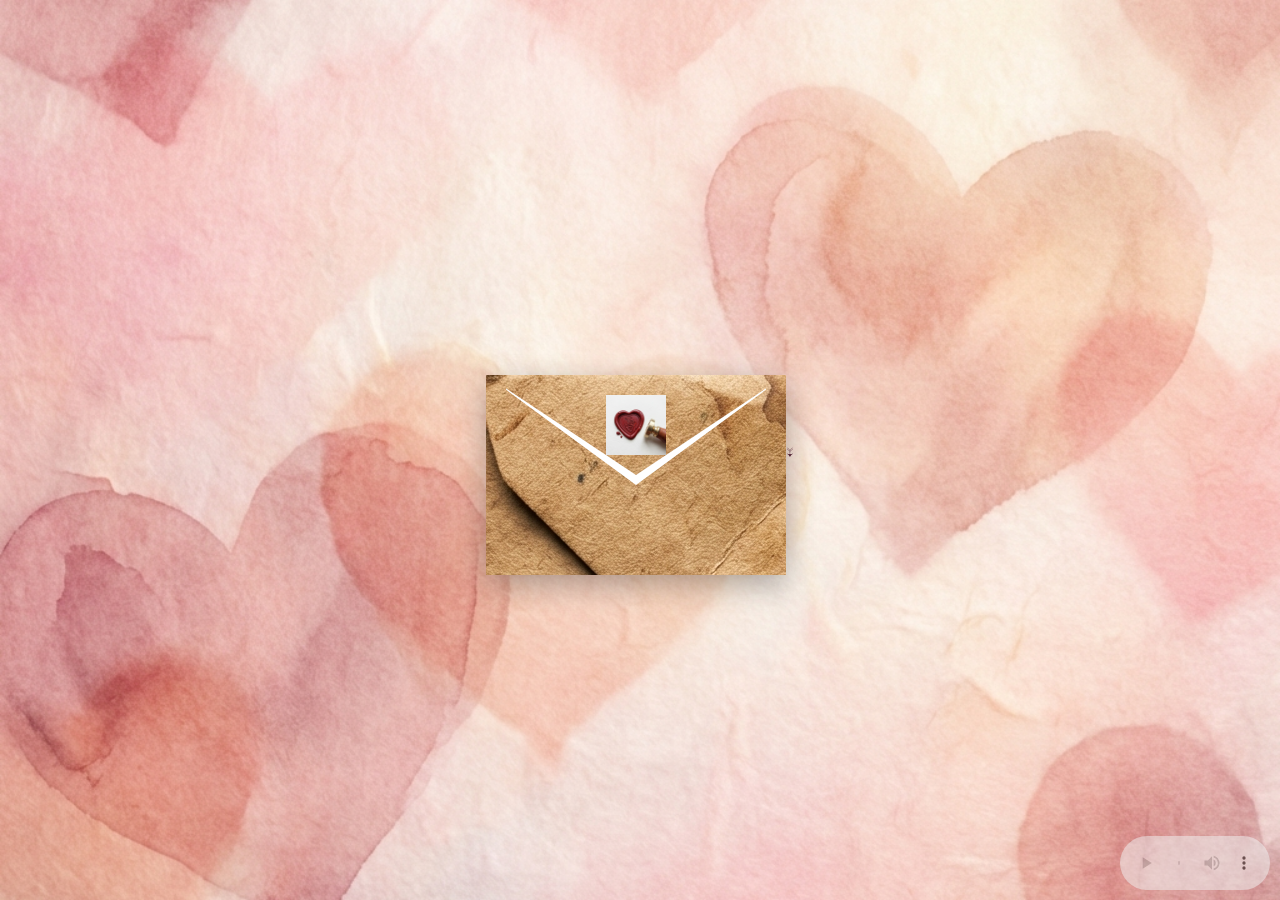
==== index.html @ 90d7877c "The Letter" ====
<!DOCTYPE html>
<html lang="en">

<head>
    <meta charset="UTF-8">
    <meta name="viewport" content="width=device-width, initial-scale=1.0">
    <title>For You</title>
    <link rel="stylesheet" href="style.css">
</head>

<body>

    <!-- CUSTOM ALERT MODAL -->
    <div class="custom-alert-overlay">
        <div class="custom-alert-box">
            <h3>Alert Title</h3>
            <p>Alert Message</p>
            <button class="custom-alert-btn" onclick="closeAlert()">Okay ❤️</button>
        </div>
    </div>

    <!-- GRAND FINALE OVERLAY -->
    <div class="finale-overlay">
        <div class="big-heart">❤️</div>
        <div class="finale-text">I Love You <br> Forever & Always</div>
        <div class="made-by-btn">Made with love by Jeko</div>
    </div>

    <div class="floating-hearts">
        <div class="heart" style="left: 10%; animation-duration: 12s; animation-delay: 0s;"></div>
        <div class="heart"
            style="left: 30%; animation-duration: 15s; animation-delay: 2s; background: rgba(255, 100, 100, 0.4);">
        </div>
        <div class="heart" style="left: 50%; animation-duration: 10s; animation-delay: 5s;"></div>
        <div class="heart"
            style="left: 70%; animation-duration: 18s; animation-delay: 1s; background: rgba(219, 112, 147, 0.5);">
        </div>
        <div class="heart" style="left: 90%; animation-duration: 13s; animation-delay: 3s;"></div>
    </div>

    <audio id="bg-music" controls loop>
        <source src="Le John - Naiilang (Official Lyric Video).mp3" type="audio/mp3">
    </audio>

    <div class="container">

        <!-- SLIDE 1: INTRO -->
        <section class="slide" id="envelope-slide">
            <input type="checkbox" id="open-envelope">
            <div class="envelope-wrapper">
                <div class="envelope-back"></div>
                <div class="letter-preview"></div>
                <div class="envelope-front"></div>
                <div class="envelope-lid"></div>
                <label for="open-envelope" class="sticker"></label>
            </div>
            <div class="letter-content">
                <h1 class="fade-in-text script-font" style="font-size:3rem; color:var(--primary-color);">My Dearest...
                </h1>
                <div class="fade-in-text">
                    <p>I wanted to create something special, just for you.</p>
                    <p>Scroll down to see our world...</p>
                </div>
            </div>
            <div class="scroll-hint">↓</div>
        </section>

        <!-- SLIDE 2: NOTE & TIMER -->
        <section class="slide" style="background: rgba(255,255,255,0.4);">
            <div class="flex-column slide-content" style="width:100%;">
                <div class="paper-note">
                    <h2 class="script-font" style="font-size:2.5rem; color:var(--primary-color);">A Note from My Heart
                    </h2>
                    <br>
                    <p>You are the sunshine on my rainy days, the calm in my storm.</p>
                    <br>
                    <p class="script-font" style="font-size: 1.5rem; text-align: right;">- Forever Yours</p>
                </div>
                <div class="timer-container">
                    <h3 class="script-font" style="margin-bottom:10px;">Falling in love for...</h3>
                    <div id="timer">
                        <div><span id="days">0</span><br><span class="label">Days</span></div>
                        <div><span id="hours">0</span><br><span class="label">Hours</span></div>
                        <div><span id="minutes">0</span><br><span class="label">Mins</span></div>
                        <div><span id="seconds">0</span><br><span class="label">Secs</span></div>
                    </div>
                </div>
            </div>
        </section>

        <!-- SLIDE 3: FUTURE DREAMS -->
        <section class="slide" style="background: rgba(255,240,245,0.8);">
            <div class="notepad">
                <h2>Our Bucket List</h2>
                <ul>
                    <li><input type="checkbox"> Stargazing connection</li>
                    <li><input type="checkbox"> Travel to Japan</li>
                    <li><input type="checkbox"> Adopt a cat</li>
                    <li><input type="checkbox"> Learn to cook together</li>
                    <li><input type="checkbox" checked> Fall in love every day</li>
                </ul>
            </div>
        </section>

        <!-- SLIDE 4: MEMORIES CUBE -->
        <section class="slide"
            style="background: radial-gradient(circle, rgba(255,235,238,1) 0%, rgba(248,187,208,1) 100%);">
            <div style="text-align: center; margin-bottom: 50px; position: absolute; top: 10%;">
                <h2 class="script-font" style="font-size: 3rem; color: #fff; text-shadow: 0 2px 4px rgba(0,0,0,0.2);">
                    Our Memories</h2>
                <p style="color: white; font-style: italic;">(Touch & Drag to rotate)</p>
            </div>
            <div class="scene">
                <div class="cube">
                    <div class="cube-face face-front"></div>
                    <div class="cube-face face-back"></div>
                    <div class="cube-face face-right"></div>
                    <div class="cube-face face-left">
                        <h3>You are magic</h3>
                    </div>
                    <div class="cube-face face-top"></div>
                    <div class="cube-face face-bottom"></div>
                </div>
            </div>
        </section>

        <!-- SLIDE 5: LOVE COUPONS -->
        <section class="slide" style="background: #FFF3E0;">
            <div style="text-align:center; width:90%;">
                <h2 class="script-font" style="font-size:3rem; color:#E65100; margin-bottom:30px;">Love Coupons</h2>
                <div class="coupons-container">
                    <div class="coupon" onclick="customAlert('Redeemed!', 'One Tight Hug! 🤗')">
                        <div class="coupon-left">
                            <h3>Free Hug</h3>
                            <p>Valid anytime.</p>
                        </div>
                        <div class="coupon-right">REDEEM</div>
                    </div>
                    <div class="coupon" onclick="customAlert('Redeemed!', 'Movie Night! 🎬')">
                        <div class="coupon-left">
                            <h3>Movie Night</h3>
                            <p>Your choice.</p>
                        </div>
                        <div class="coupon-right">TICKET</div>
                    </div>
                    <div class="coupon" onclick="customAlert('Redeemed!', 'Dinner Date! 🍕')">
                        <div class="coupon-left">
                            <h3>Dinner Date</h3>
                            <p>My treat.</p>
                        </div>
                        <div class="coupon-right">ADMIT1</div>
                    </div>
                </div>
            </div>
        </section>

        <!-- SLIDE 6: QUIZ -->
        <section class="slide" style="background: rgba(255,255,255,0.7);">
            <div class="quiz-container">
                <h2>How well do you know us?</h2>
                <div class="question" id="q1">
                    <p style="margin:20px 0;">1. Where did we first meet?</p>
                    <button onclick="checkAnswer(this, false)">The Library</button>
                    <button onclick="checkAnswer(this, true)">Coffee Shop</button>
                    <button onclick="checkAnswer(this, false)">A Party</button>
                </div>
                <div class="question" id="q2" style="display:none;">
                    <p style="margin:20px 0;">2. What is my favorite thing about you?</p>
                    <button onclick="checkAnswer(this, true)">Everything</button>
                    <button onclick="checkAnswer(this, true)">Your Smile</button>
                    <button onclick="checkAnswer(this, true)">Your Kindness</button>
                </div>
            </div>
        </section>

        <!-- SLIDE 7: BOTTLE -->
        <section class="slide" style="background: linear-gradient(to bottom, #87CEEB, #E0F7FA);">
            <div class="bottle-section">
                <h2 class="script-font" style="font-size:3rem; color: #0277BD;">Message in a Bottle</h2>
                <div class="bottle" onclick="openBottle()" style="margin: 30px;">🍼</div>
                <div id="bottle-message" class="hidden-message">Click for a message!</div>
            </div>
        </section>

        <!-- SLIDE 8: KEY GAME -->
        <section class="slide" style="background: #F8BBD0;">
            <div style="text-align:center;">
                <h2 class="script-font" style="font-size:3rem; color: #880E4F; margin-bottom:20px;">Unlock My Heart</h2>
                <p style="margin-bottom:20px;">Find the hidden key...</p>
                <div class="key-game">
                    <div class="locked-heart">🔒</div>
                </div>
            </div>
        </section>

        <!-- SLIDE 9: AFFIRMATIONS -->
        <section class="slide" style="background: #E1BEE7;">
            <div style="text-align:center;">
                <h2 class="script-font" style="font-size:3rem; color: #4A148C; margin-bottom:30px;">Daily Reminder</h2>
                <div class="affirmation-card" onclick="nextAffirmation()">
                    <span id="aff-text">You are incredible.</span>
                </div>
                <p style="margin-top:20px; font-size:0.8rem;">(Tap for more)</p>
            </div>
        </section>

        <!-- SLIDE 10: REASONS -->
        <section class="slide" style="flex-direction: column; background: rgba(255,255,255,0.5);">
            <h2 class="script-font"
                style="font-size: 3rem; color: var(--primary-color); margin-bottom: 40px; text-align:center;">Reasons I
                Love You</h2>
            <div class="reasons-grid">
                <div class="card">
                    <div class="card-inner">
                        <div class="card-front">#1</div>
                        <div class="card-back">Your kindness.</div>
                    </div>
                </div>
                <div class="card">
                    <div class="card-inner">
                        <div class="card-front">#2</div>
                        <div class="card-back">Your smile.</div>
                    </div>
                </div>
                <div class="card">
                    <div class="card-inner">
                        <div class="card-front">#3</div>
                        <div class="card-back">Your laugh.</div>
                    </div>
                </div>
                <div class="card">
                    <div class="card-inner">
                        <div class="card-front">#4</div>
                        <div class="card-back">Just You.</div>
                    </div>
                </div>
            </div>
        </section>

        <!-- SLIDE 11: TRIGGER & SPACER -->
        <section class="slide" style="background: transparent;">
            <div id="finale-trigger" style="text-align:center; opacity:0.5;">
                <p>❤️</p>
                <!-- This empty slide ensures we don't trigger finale while reading reasons -->
            </div>
        </section>

    </div>

    <script src="script.js"></script>
</body>

</html>
---- style.css ----
@import url('https://fonts.googleapis.com/css2?family=Dancing+Script:wght@400;700&family=Playfair+Display:ital,wght@0,400;0,700;1,400&family=Cinzel:wght@400;700&family=Indie+Flower&display=swap');

:root {
    --bg-color: #fce4ec;
    --primary-color: #d81b60;
    --secondary-color: #ad1457;
    --text-color: #4a1428;
    --paper-color: #fff9c4;
    --shadow: 0 10px 30px rgba(0, 0, 0, 0.15);
}

* {
    margin: 0;
    padding: 0;
    box-sizing: border-box;
}

body,
html {
    width: 100%;
    height: 100%;
    font-family: 'Playfair Display', serif;
    background-color: var(--bg-color);
    background-image: url('background_1770195620220.png');
    background-size: cover;
    background-position: center;
    background-attachment: fixed;
    overflow: hidden;
    color: var(--text-color);
}

.container {
    width: 100%;
    height: 100%;
    overflow-y: scroll;
    scroll-snap-type: y mandatory;
    scroll-behavior: smooth;
    position: relative;
    z-index: 1;
}

.slide {
    width: 100%;
    height: 100%;
    scroll-snap-align: start;
    position: relative;
    display: flex;
    justify-content: center;
    align-items: center;
    overflow: hidden;
}

/* Util */
.script-font {
    font-family: 'Dancing Script', cursive;
}

.flex-column {
    display: flex;
    flex-direction: column;
    align-items: center;
    justify-content: center;
}

/* --- CUSTOM ALERT MODAL --- */
.custom-alert-overlay {
    position: fixed;
    top: 0;
    left: 0;
    width: 100%;
    height: 100%;
    background: rgba(0, 0, 0, 0.5);
    z-index: 10000;
    display: none;
    justify-content: center;
    align-items: center;
    opacity: 0;
    transition: opacity 0.3s;
}

.custom-alert-overlay.active {
    display: flex;
    opacity: 1;
}

.custom-alert-box {
    background: white;
    padding: 30px;
    border-radius: 20px;
    text-align: center;
    max-width: 80%;
    width: 400px;
    box-shadow: 0 10px 30px rgba(0, 0, 0, 0.3);
    transform: scale(0.8);
    transition: transform 0.3s cubic-bezier(0.175, 0.885, 0.32, 1.275);
}

.custom-alert-overlay.active .custom-alert-box {
    transform: scale(1);
}

.custom-alert-box h3 {
    font-family: 'Dancing Script';
    font-size: 2rem;
    color: var(--primary-color);
    margin-bottom: 10px;
}

.custom-alert-box p {
    font-size: 1.1rem;
    margin-bottom: 20px;
}

.custom-alert-btn {
    background: var(--primary-color);
    color: white;
    border: none;
    padding: 10px 30px;
    border-radius: 20px;
    font-size: 1rem;
    cursor: pointer;
    transition: background 0.3s;
}

.custom-alert-btn:hover {
    background: var(--secondary-color);
}

/* --- 1. Envelope --- */
#envelope-slide {
    perspective: 1000px;
    overflow: hidden;
}

#open-envelope {
    display: none;
}

.envelope-wrapper {
    position: relative;
    width: 300px;
    height: 200px;
    margin-top: 50px;
    transition: transform 0.6s ease;
    cursor: pointer;
}

.envelope-back {
    position: absolute;
    top: 0;
    left: 0;
    width: 100%;
    height: 100%;
    background: #5d4037;
    background-image: url('envelope_texture_1770195638554.png');
    border-radius: 5px;
    box-shadow: 0 10px 30px rgba(0, 0, 0, 0.3);
}

.letter-preview {
    position: absolute;
    top: 10px;
    left: 20px;
    right: 20px;
    height: 180px;
    background: white;
    transition: transform 0.6s ease 0.4s;
    z-index: 2;
}

.envelope-front {
    position: absolute;
    bottom: 0;
    left: 0;
    width: 100%;
    height: 100%;
    background-image: url('envelope_texture_1770195638554.png');
    clip-path: polygon(0 0, 50% 55%, 100% 0, 100% 100%, 0 100%);
    z-index: 10;
    pointer-events: none;
}

.envelope-lid {
    position: absolute;
    top: 0;
    left: 0;
    width: 100%;
    height: 100px;
    background-image: url('envelope_texture_1770195638554.png');
    clip-path: polygon(0 0, 50% 100%, 100% 0);
    transform-origin: top;
    transition: transform 0.4s ease;
    z-index: 20;
}

.sticker {
    position: absolute;
    top: 50px;
    left: 50%;
    transform: translate(-50%, -50%);
    width: 60px;
    height: 60px;
    background-image: url('sticker_1770195652350.png');
    background-size: contain;
    z-index: 25;
    transition: opacity 0.3s;
    cursor: pointer;
}

#open-envelope:checked~.envelope-wrapper .envelope-lid {
    transform: rotateX(180deg);
    z-index: 1;
}

#open-envelope:checked~.envelope-wrapper .sticker {
    opacity: 0;
    pointer-events: none;
}

#open-envelope:checked~.envelope-wrapper .letter-preview {
    transform: translateY(-100px);
}

#open-envelope:checked~.envelope-wrapper {
    transform: translateY(200px) scale(0.8);
    opacity: 0;
    pointer-events: none;
    transition: transform 1s ease 0.5s, opacity 0.5s ease 0.8s;
}

.letter-content {
    position: absolute;
    top: 50%;
    left: 50%;
    width: 85%;
    max-width: 600px;
    background: #fff;
    padding: 30px;
    border-radius: 5px;
    box-shadow: 0 20px 50px rgba(0, 0, 0, 0.2);
    transform: translate(-50%, -50%) scale(0.5);
    opacity: 0;
    pointer-events: none;
    transition: all 1s cubic-bezier(0.175, 0.885, 0.32, 1.275) 1.2s;
    z-index: 100;
}

#open-envelope:checked~.letter-content {
    opacity: 1;
    transform: translate(-50%, -50%) scale(1);
    pointer-events: auto;
}

/* --- 2. Timer --- */
.paper-note {
    background: rgba(255, 255, 255, 0.9);
    padding: 40px;
    border-radius: 10px;
    max-width: 800px;
    text-align: center;
    box-shadow: 0 5px 20px rgba(0, 0, 0, 0.1);
    margin: 20px;
}

.timer-container {
    background: rgba(255, 255, 255, 0.7);
    padding: 20px 40px;
    border-radius: 50px;
    margin-top: 20px;
    text-align: center;
    backdrop-filter: blur(5px);
}

#timer {
    font-size: 1.5rem;
    font-weight: bold;
    color: var(--primary-color);
    gap: 20px;
    display: flex;
}

.label {
    font-size: 0.8rem;
    text-transform: uppercase;
    letter-spacing: 1px;
    color: #555;
}

/* --- 3. Notepad --- */
.notepad {
    width: 80%;
    max-width: 500px;
    background: #fff;
    min-height: 400px;
    padding: 20px;
    box-shadow: 5px 5px 15px rgba(0, 0, 0, 0.2);
    position: relative;
    background: linear-gradient(#f9f9f9 29px, #ccc 30px);
    background-size: 100% 30px;
    line-height: 30px;
}

.notepad h2 {
    text-align: center;
    font-family: 'Indie Flower', cursive;
    margin-bottom: 20px;
}

.notepad ul {
    list-style: none;
}

.notepad li {
    font-family: 'Indie Flower', cursive;
    font-size: 1.2rem;
    display: flex;
    align-items: center;
}

.notepad input[type="checkbox"] {
    margin-right: 15px;
    transform: scale(1.5);
    accent-color: var(--primary-color);
}

/* --- 4. Cube --- */
.scene {
    width: 300px;
    height: 300px;
    perspective: 1000px;
}

.cube {
    width: 100%;
    height: 100%;
    position: relative;
    transform-style: preserve-3d;
    transform: translateZ(-150px);
    animation: rotateCube 15s infinite linear;
}

.cube-face {
    position: absolute;
    width: 300px;
    height: 300px;
    border: 4px solid #fff;
    box-shadow: 0 0 10px rgba(0, 0, 0, 0.3);
    background-size: cover;
    background-position: center;
}

.face-front {
    transform: rotateY(0deg) translateZ(150px);
    background-image: url('photo1_1770195667147.png');
}

.face-right {
    transform: rotateY(90deg) translateZ(150px);
    background-image: url('photo2_1770195682768.png');
}

.face-back {
    transform: rotateY(180deg) translateZ(150px);
    background-image: url('photo3_1770195698920.png');
}

.face-left {
    transform: rotateY(-90deg) translateZ(150px);
    background: var(--secondary-color);
    display: flex;
    flex-direction: column;
    justify-content: center;
    align-items: center;
    color: white;
    padding: 10px;
    text-align: center;
}

.face-top {
    transform: rotateX(90deg) translateZ(150px);
    background: var(--primary-color);
}

.face-bottom {
    transform: rotateX(-90deg) translateZ(150px);
    background: var(--primary-color);
}

@keyframes rotateCube {
    0% {
        transform: translateZ(-150px) rotateY(0deg) rotateX(10deg);
    }

    100% {
        transform: translateZ(-150px) rotateY(360deg) rotateX(10deg);
    }
}

/* --- 5. Coupons --- */
.coupons-container {
    display: flex;
    flex-direction: column;
    gap: 20px;
    align-items: center;
    width: 100%;
}

.coupon {
    width: 300px;
    height: 120px;
    background: white;
    border-radius: 10px;
    display: flex;
    box-shadow: 0 5px 15px rgba(0, 0, 0, 0.1);
    position: relative;
    overflow: hidden;
    cursor: pointer;
    transition: transform 0.3s;
}

.coupon:hover {
    transform: scale(1.05);
}

.coupon-left {
    width: 70%;
    padding: 20px;
    display: flex;
    flex-direction: column;
    justify-content: center;
    border-right: 2px dashed #ddd;
    position: relative;
}

.coupon-left h3 {
    color: var(--primary-color);
    font-family: 'Dancing Script';
    font-size: 1.8rem;
}

.coupon-right {
    width: 30%;
    display: flex;
    justify-content: center;
    align-items: center;
    background: var(--secondary-color);
    color: white;
    font-weight: bold;
    writing-mode: vertical-rl;
    text-orientation: mixed;
    letter-spacing: 5px;
}

/* --- 6. Quiz --- */
.quiz-container {
    background: white;
    padding: 40px;
    border-radius: 20px;
    box-shadow: 0 10px 40px rgba(0, 0, 0, 0.1);
    text-align: center;
    max-width: 500px;
    width: 90%;
}

.quiz-container button {
    display: block;
    width: 100%;
    padding: 15px;
    margin: 10px 0;
    border: 2px solid var(--primary-color);
    background: none;
    color: var(--primary-color);
    font-size: 1.1rem;
    border-radius: 30px;
    cursor: pointer;
    transition: all 0.3s;
}

.quiz-container button:hover {
    background: var(--primary-color);
    color: white;
}

/* --- 7. Bottle --- */
.bottle-section {
    text-align: center;
}

.bottle {
    font-size: 100px;
    cursor: pointer;
    transition: transform 0.3s;
    animation: floatBottle 3s ease-in-out infinite;
    filter: drop-shadow(0 10px 10px rgba(0, 0, 0, 0.2));
}

.bottle:hover {
    transform: scale(1.1) rotate(10deg);
}

@keyframes floatBottle {

    0%,
    100% {
        transform: translateY(0) rotate(0deg);
    }

    50% {
        transform: translateY(-20px) rotate(5deg);
    }
}

.hidden-message {
    margin-top: 30px;
    padding: 20px;
    background: rgba(255, 255, 255, 0.8);
    border-radius: 10px;
    opacity: 0;
    min-height: 50px;
    transform: translateY(20px);
    transition: all 0.5s;
    font-family: 'Indie Flower', cursive;
    font-size: 1.5rem;
    color: var(--primary-color);
}

.hidden-message.visible {
    opacity: 1;
    transform: translateY(0);
}

/* --- 8. Key Game --- */
.key-game {
    position: relative;
    width: 300px;
    height: 300px;
    background: rgba(255, 255, 255, 0.5);
    border-radius: 50%;
    display: flex;
    justify-content: center;
    align-items: center;
}

.locked-heart {
    font-size: 100px;
    transition: all 0.5s;
}

.key-btn {
    position: absolute;
    font-size: 30px;
    cursor: pointer;
    opacity: 0;
    transition: opacity 0.3s;
}

.key-btn:hover {
    opacity: 1;
}

/* --- 9. Affirmations --- */
.affirmation-card {
    width: 300px;
    height: 180px;
    background: linear-gradient(45deg, #ff9a9e 0%, #fad0c4 99%, #fad0c4 100%);
    border-radius: 20px;
    display: flex;
    justify-content: center;
    align-items: center;
    text-align: center;
    padding: 20px;
    box-shadow: 0 10px 30px rgba(0, 0, 0, 0.2);
    cursor: pointer;
    font-family: 'Indie Flower';
    font-size: 1.5rem;
    color: white;
    text-shadow: 0 1px 2px rgba(0, 0, 0, 0.2);
    transition: transform 0.3s;
}

.affirmation-card:active {
    transform: scale(0.95);
}

/* --- 10. Reasons --- */
.reasons-grid {
    display: grid;
    grid-template-columns: repeat(auto-fit, minmax(140px, 1fr));
    gap: 15px;
    width: 90%;
    max-width: 800px;
}

.card {
    height: 200px;
    perspective: 1000px;
}

.card-inner {
    width: 100%;
    height: 100%;
    transition: transform 0.6s;
    transform-style: preserve-3d;
    cursor: pointer;
}

.card:hover .card-inner {
    transform: rotateY(180deg);
}

.card-front,
.card-back {
    position: absolute;
    width: 100%;
    height: 100%;
    backface-visibility: hidden;
    display: flex;
    align-items: center;
    justify-content: center;
    border-radius: 10px;
    box-shadow: 0 5px 15px rgba(0, 0, 0, 0.1);
    padding: 10px;
    text-align: center;
}

.card-front {
    background: white;
    color: var(--primary-color);
    font-family: 'Dancing Script', cursive;
    font-size: 1.5rem;
    border: 2px solid var(--primary-color);
}

.card-back {
    background: var(--primary-color);
    color: white;
    transform: rotateY(180deg);
    font-size: 0.9rem;
}

/* --- FINALE --- */
.finale-overlay {
    position: fixed;
    top: 0;
    left: 0;
    width: 100%;
    height: 100%;
    background: radial-gradient(circle, #ff9a9e 0%, #fecfef 100%);
    z-index: 9999;
    display: flex;
    flex-direction: column;
    justify-content: center;
    align-items: center;
    opacity: 0;
    pointer-events: none;
    transition: opacity 2s ease;
}

.finale-overlay.active {
    opacity: 1;
    pointer-events: auto;
}

.finale-text {
    font-family: 'Dancing Script', cursive;
    font-size: 4rem;
    color: white;
    text-shadow: 0 4px 10px rgba(0, 0, 0, 0.3);
    transform: scale(0);
    transition: transform 2s cubic-bezier(0.175, 0.885, 0.32, 1.275) 0.5s;
    text-align: center;
}

.finale-overlay.active .finale-text {
    transform: scale(1);
}

.big-heart {
    font-size: 150px;
    animation: heartbeat 1s infinite;
    margin-bottom: 20px;
}

@keyframes heartbeat {
    0% {
        transform: scale(1);
    }

    50% {
        transform: scale(1.1);
    }

    100% {
        transform: scale(1);
    }
}

/* Footer Button */
.made-by-btn {
    margin-top: 50px;
    padding: 10px 20px;
    background: rgba(255, 255, 255, 0.3);
    border: 1px solid white;
    border-radius: 30px;
    color: white;
    font-family: 'Playfair Display', serif;
    font-size: 0.9rem;
    text-decoration: none;
    transition: all 0.3s;
    backdrop-filter: blur(5px);
}

.made-by-btn:hover {
    background: white;
    color: var(--primary-color);
    transform: scale(1.05);
}

/* Mobile */
@media (max-width: 768px) {
    .envelope-wrapper {
        width: 260px;
        height: 160px;
    }

    .letter-preview {
        height: 140px;
    }

    .letter-content {
        width: 95%;
        padding: 20px;
        font-size: 0.9rem;
    }

    .paper-note {
        width: 90%;
        padding: 20px;
        margin: 0;
    }

    .scene {
        width: 220px;
        height: 220px;
    }

    .cube-face {
        width: 220px;
        height: 220px;
        border: 2px solid white;
    }

    .cube {
        transform: translateZ(-110px);
    }

    .face-front {
        transform: rotateY(0deg) translateZ(110px);
    }

    .face-right {
        transform: rotateY(90deg) translateZ(110px);
    }

    .face-back {
        transform: rotateY(180deg) translateZ(110px);
    }

    .face-left {
        transform: rotateY(-90deg) translateZ(110px);
    }

    .face-top {
        transform: rotateX(90deg) translateZ(110px);
    }

    .face-bottom {
        transform: rotateX(-90deg) translateZ(110px);
    }

    .reasons-grid {
        grid-template-columns: 1fr 1fr;
    }

    .finale-text {
        font-size: 2.5rem;
    }

    .big-heart {
        font-size: 100px;
    }
}

#bg-music {
    position: fixed;
    bottom: 10px;
    right: 10px;
    opacity: 0.5;
    z-index: 1000;
    width: 150px;
}

.floating-hearts .heart {
    position: fixed;
    z-index: 0;
}
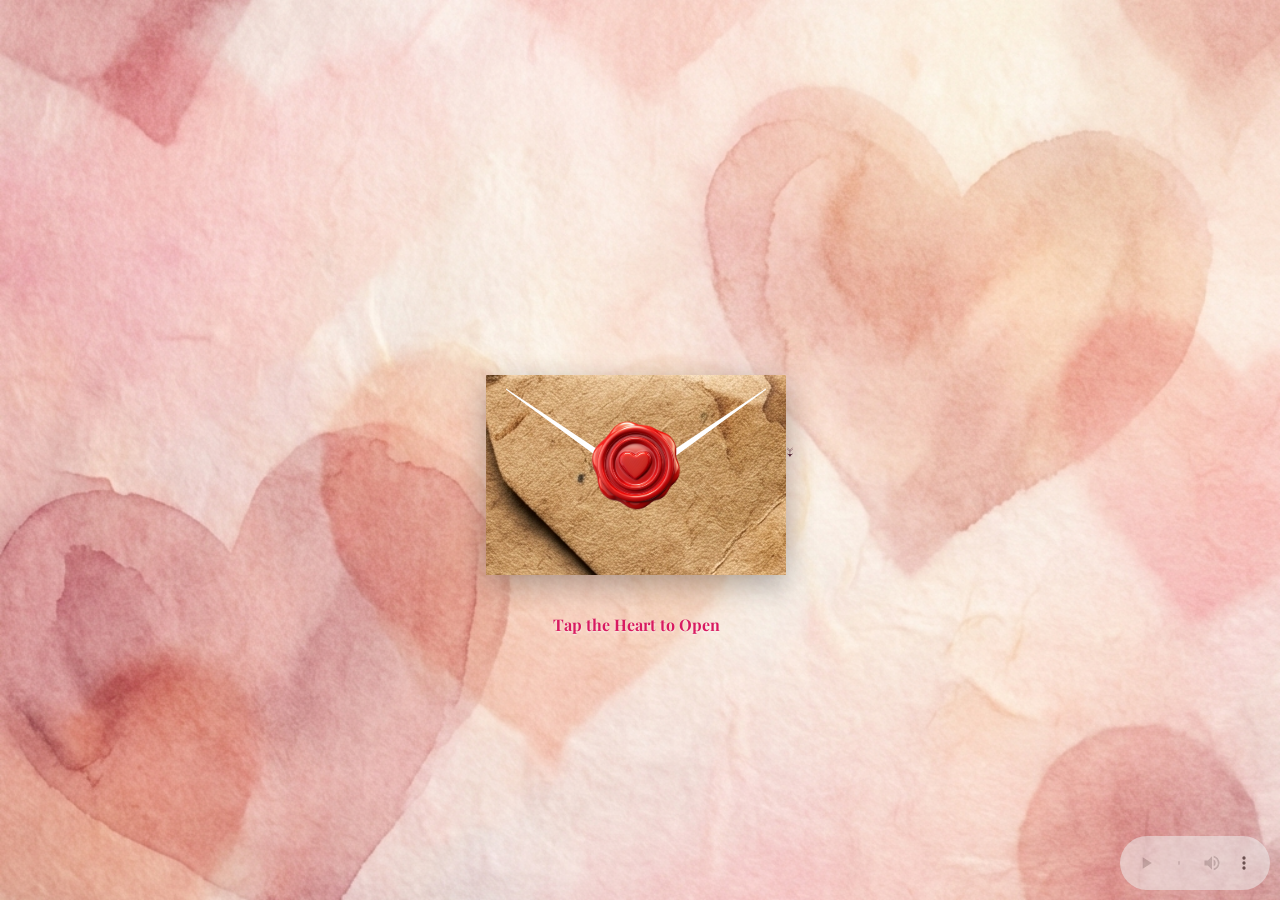
==== commit 85e8ca48: "Hey" ====
--- a/index.html
+++ b/index.html
@@ -10,7 +10,6 @@
 
 <body>
 
-    <!-- CUSTOM ALERT MODAL -->
     <div class="custom-alert-overlay">
         <div class="custom-alert-box">
             <h3>Alert Title</h3>
@@ -19,11 +18,10 @@
         </div>
     </div>
 
-    <!-- GRAND FINALE OVERLAY -->
     <div class="finale-overlay">
         <div class="big-heart">❤️</div>
         <div class="finale-text">I Love You <br> Forever & Always</div>
-        <div class="made-by-btn">Made with love by Jeko</div>
+        <a href="#" class="made-by-btn">Made with love by Jeko</a>
     </div>
 
     <div class="floating-hearts">
@@ -53,6 +51,7 @@
                 <div class="envelope-front"></div>
                 <div class="envelope-lid"></div>
                 <label for="open-envelope" class="sticker"></label>
+                <div class="env-instruction">Tap the Heart to Open</div>
             </div>
             <div class="letter-content">
                 <h1 class="fade-in-text script-font" style="font-size:3rem; color:var(--primary-color);">My Dearest...
@@ -102,24 +101,18 @@
             </div>
         </section>
 
-        <!-- SLIDE 4: MEMORIES CUBE -->
+        <!-- SLIDE 4: 8-FACE SPHERE -->
         <section class="slide"
             style="background: radial-gradient(circle, rgba(255,235,238,1) 0%, rgba(248,187,208,1) 100%);">
             <div style="text-align: center; margin-bottom: 50px; position: absolute; top: 10%;">
                 <h2 class="script-font" style="font-size: 3rem; color: #fff; text-shadow: 0 2px 4px rgba(0,0,0,0.2);">
                     Our Memories</h2>
-                <p style="color: white; font-style: italic;">(Touch & Drag to rotate)</p>
+                <p style="color: white; font-style: italic;">(Touch & Drag - Spinnable)</p>
             </div>
             <div class="scene">
-                <div class="cube">
-                    <div class="cube-face face-front"></div>
-                    <div class="cube-face face-back"></div>
-                    <div class="cube-face face-right"></div>
-                    <div class="cube-face face-left">
-                        <h3>You are magic</h3>
-                    </div>
-                    <div class="cube-face face-top"></div>
-                    <div class="cube-face face-bottom"></div>
+                <!-- Wrapper for JS injected faces -->
+                <div class="sphere-wrapper">
+                    <!-- JS will fill this with faces -->
                 </div>
             </div>
         </section>
@@ -143,13 +136,6 @@
                         </div>
                         <div class="coupon-right">TICKET</div>
                     </div>
-                    <div class="coupon" onclick="customAlert('Redeemed!', 'Dinner Date! 🍕')">
-                        <div class="coupon-left">
-                            <h3>Dinner Date</h3>
-                            <p>My treat.</p>
-                        </div>
-                        <div class="coupon-right">ADMIT1</div>
-                    </div>
                 </div>
             </div>
         </section>
@@ -168,7 +154,6 @@
                     <p style="margin:20px 0;">2. What is my favorite thing about you?</p>
                     <button onclick="checkAnswer(this, true)">Everything</button>
                     <button onclick="checkAnswer(this, true)">Your Smile</button>
-                    <button onclick="checkAnswer(this, true)">Your Kindness</button>
                 </div>
             </div>
         </section>
@@ -204,7 +189,21 @@
             </div>
         </section>
 
-        <!-- SLIDE 10: REASONS -->
+        <!-- SLIDE 10: OUR PROMISES (NEW) -->
+        <section class="slide" style="background: #E0F2F1;">
+            <h2 class="script-font" style="font-size:3rem; color: #00695C; position:absolute; top:20px;">Our Promises
+            </h2>
+            <div class="promises-section">
+                <ul class="promises-list">
+                    <li>I promise to always listen.</li>
+                    <li>I promise to be your biggest supporter.</li>
+                    <li>I promise to love you on the good days and the bad.</li>
+                    <li>I promise to choose you, every single day.</li>
+                </ul>
+            </div>
+        </section>
+
+        <!-- SLIDE 11: REASONS (4 Cards) -->
         <section class="slide" style="flex-direction: column; background: rgba(255,255,255,0.5);">
             <h2 class="script-font"
                 style="font-size: 3rem; color: var(--primary-color); margin-bottom: 40px; text-align:center;">Reasons I
@@ -237,12 +236,9 @@
             </div>
         </section>
 
-        <!-- SLIDE 11: TRIGGER & SPACER -->
+        <!-- SLIDE 12: TRIGGER ONLY -->
         <section class="slide" style="background: transparent;">
-            <div id="finale-trigger" style="text-align:center; opacity:0.5;">
-                <p>❤️</p>
-                <!-- This empty slide ensures we don't trigger finale while reading reasons -->
-            </div>
+            <div id="finale-trigger" style="text-align:center; opacity:0.5;">❤️</div>
         </section>
 
     </div>
--- a/style.css
+++ b/style.css
@@ -62,7 +62,7 @@
     justify-content: center;
 }
 
-/* --- CUSTOM ALERT MODAL --- */
+/* --- CUSTOM ALERT (Keep existing) --- */
 .custom-alert-overlay {
     position: fixed;
     top: 0;
@@ -92,7 +92,7 @@
     width: 400px;
     box-shadow: 0 10px 30px rgba(0, 0, 0, 0.3);
     transform: scale(0.8);
-    transition: transform 0.3s cubic-bezier(0.175, 0.885, 0.32, 1.275);
+    transition: transform 0.3s;
 }
 
 .custom-alert-overlay.active .custom-alert-box {
@@ -104,11 +104,6 @@
     font-size: 2rem;
     color: var(--primary-color);
     margin-bottom: 10px;
-}
-
-.custom-alert-box p {
-    font-size: 1.1rem;
-    margin-bottom: 20px;
 }
 
 .custom-alert-btn {
@@ -195,12 +190,12 @@
 
 .sticker {
     position: absolute;
-    top: 50px;
+    top: 90px !important;
     left: 50%;
     transform: translate(-50%, -50%);
-    width: 60px;
-    height: 60px;
-    background-image: url('sticker_1770195652350.png');
+    width: 100px;
+    height: 100px;
+    background-image: url('classic-heart-wax-stamp-free-png.webp');
     background-size: contain;
     z-index: 25;
     transition: opacity 0.3s;
@@ -251,6 +246,32 @@
     pointer-events: auto;
 }
 
+.env-instruction {
+    position: absolute;
+    bottom: -60px;
+    width: 100%;
+    text-align: center;
+    color: var(--primary-color);
+    font-weight: bold;
+    animation: pulse 2s infinite;
+    pointer-events: none;
+    text-shadow: 0 1px 2px rgba(255, 255, 255, 0.8);
+}
+
+@keyframes pulse {
+    0% {
+        opacity: 0.6;
+    }
+
+    50% {
+        opacity: 1;
+    }
+
+    100% {
+        opacity: 0.6;
+    }
+}
+
 /* --- 2. Timer --- */
 .paper-note {
     background: rgba(255, 255, 255, 0.9);
@@ -323,76 +344,49 @@
     accent-color: var(--primary-color);
 }
 
-/* --- 4. Cube --- */
+/* --- 4. PHOTO SPHERE --- */
 .scene {
     width: 300px;
     height: 300px;
     perspective: 1000px;
-}
-
-.cube {
-    width: 100%;
-    height: 100%;
+    touch-action: none;
     position: relative;
+}
+
+.sphere-wrapper {
+    width: 100%;
+    height: 100%;
+    position: absolute;
+    top: 0;
+    left: 0;
     transform-style: preserve-3d;
-    transform: translateZ(-150px);
-    animation: rotateCube 15s infinite linear;
-}
-
-.cube-face {
-    position: absolute;
-    width: 300px;
-    height: 300px;
-    border: 4px solid #fff;
-    box-shadow: 0 0 10px rgba(0, 0, 0, 0.3);
+    animation: rotateSphere 30s infinite linear;
+}
+
+.sphere-face {
+    position: absolute;
+    width: 150px;
+    height: 150px;
+    left: 75px;
+    top: 75px;
+    /* Center in 300x300 scene */
     background-size: cover;
     background-position: center;
-}
-
-.face-front {
-    transform: rotateY(0deg) translateZ(150px);
-    background-image: url('photo1_1770195667147.png');
-}
-
-.face-right {
-    transform: rotateY(90deg) translateZ(150px);
-    background-image: url('photo2_1770195682768.png');
-}
-
-.face-back {
-    transform: rotateY(180deg) translateZ(150px);
-    background-image: url('photo3_1770195698920.png');
-}
-
-.face-left {
-    transform: rotateY(-90deg) translateZ(150px);
-    background: var(--secondary-color);
-    display: flex;
-    flex-direction: column;
-    justify-content: center;
-    align-items: center;
-    color: white;
-    padding: 10px;
-    text-align: center;
-}
-
-.face-top {
-    transform: rotateX(90deg) translateZ(150px);
-    background: var(--primary-color);
-}
-
-.face-bottom {
-    transform: rotateX(-90deg) translateZ(150px);
-    background: var(--primary-color);
-}
-
-@keyframes rotateCube {
+    border: 3px solid white;
+    box-shadow: 0 0 10px rgba(0, 0, 0, 0.2);
+    backface-visibility: hidden;
+    /* Or visible? Let's keep distinct */
+    backface-visibility: visible;
+}
+
+/* Animation needs to be applied to wrapper rotation */
+@keyframes rotateSphere {
     0% {
-        transform: translateZ(-150px) rotateY(0deg) rotateX(10deg);
+        transform: rotateY(0deg) rotateX(0deg);
     }
 
     100% {
-        transform: translateZ(-150px) rotateY(360deg) rotateX(10deg);
+        transform: rotateY(360deg) rotateX(360deg);
     }
 }
 
@@ -474,11 +468,6 @@
     border-radius: 30px;
     cursor: pointer;
     transition: all 0.3s;
-}
-
-.quiz-container button:hover {
-    background: var(--primary-color);
-    color: white;
 }
 
 /* --- 7. Bottle --- */
@@ -582,10 +571,38 @@
     transform: scale(0.95);
 }
 
-/* --- 10. Reasons --- */
+/* --- 10. OUR PROMISES (Replaced Journey) --- */
+.promises-section {
+    width: 85%;
+    max-width: 600px;
+}
+
+.promises-list {
+    list-style: none;
+    text-align: center;
+}
+
+.promises-list li {
+    background: white;
+    margin: 15px 0;
+    padding: 20px;
+    border-radius: 10px;
+    box-shadow: 0 5px 15px rgba(0, 0, 0, 0.1);
+    font-family: 'Dancing Script', cursive;
+    font-size: 1.5rem;
+    color: var(--primary-color);
+    transition: transform 0.3s;
+}
+
+.promises-list li:hover {
+    transform: scale(1.02);
+}
+
+/* --- 11. Reasons (4 Cards) --- */
 .reasons-grid {
     display: grid;
-    grid-template-columns: repeat(auto-fit, minmax(140px, 1fr));
+    grid-template-columns: repeat(2, 1fr);
+    /* Force 2 cols to show 4 total nicely */
     gap: 15px;
     width: 90%;
     max-width: 800px;
@@ -695,7 +712,6 @@
     }
 }
 
-/* Footer Button */
 .made-by-btn {
     margin-top: 50px;
     padding: 10px 20px;
@@ -740,44 +756,18 @@
     }
 
     .scene {
-        width: 220px;
-        height: 220px;
-    }
-
-    .cube-face {
-        width: 220px;
-        height: 220px;
-        border: 2px solid white;
-    }
-
-    .cube {
-        transform: translateZ(-110px);
-    }
-
-    .face-front {
-        transform: rotateY(0deg) translateZ(110px);
-    }
-
-    .face-right {
-        transform: rotateY(90deg) translateZ(110px);
-    }
-
-    .face-back {
-        transform: rotateY(180deg) translateZ(110px);
-    }
-
-    .face-left {
-        transform: rotateY(-90deg) translateZ(110px);
-    }
-
-    .face-top {
-        transform: rotateX(90deg) translateZ(110px);
-    }
-
-    .face-bottom {
-        transform: rotateX(-90deg) translateZ(110px);
-    }
-
+        width: 250px;
+        height: 250px;
+    }
+
+    .sphere-face {
+        width: 100px;
+        height: 100px;
+        left: 75px;
+        top: 75px;
+    }
+
+    /* Mobile sizing */
     .reasons-grid {
         grid-template-columns: 1fr 1fr;
     }
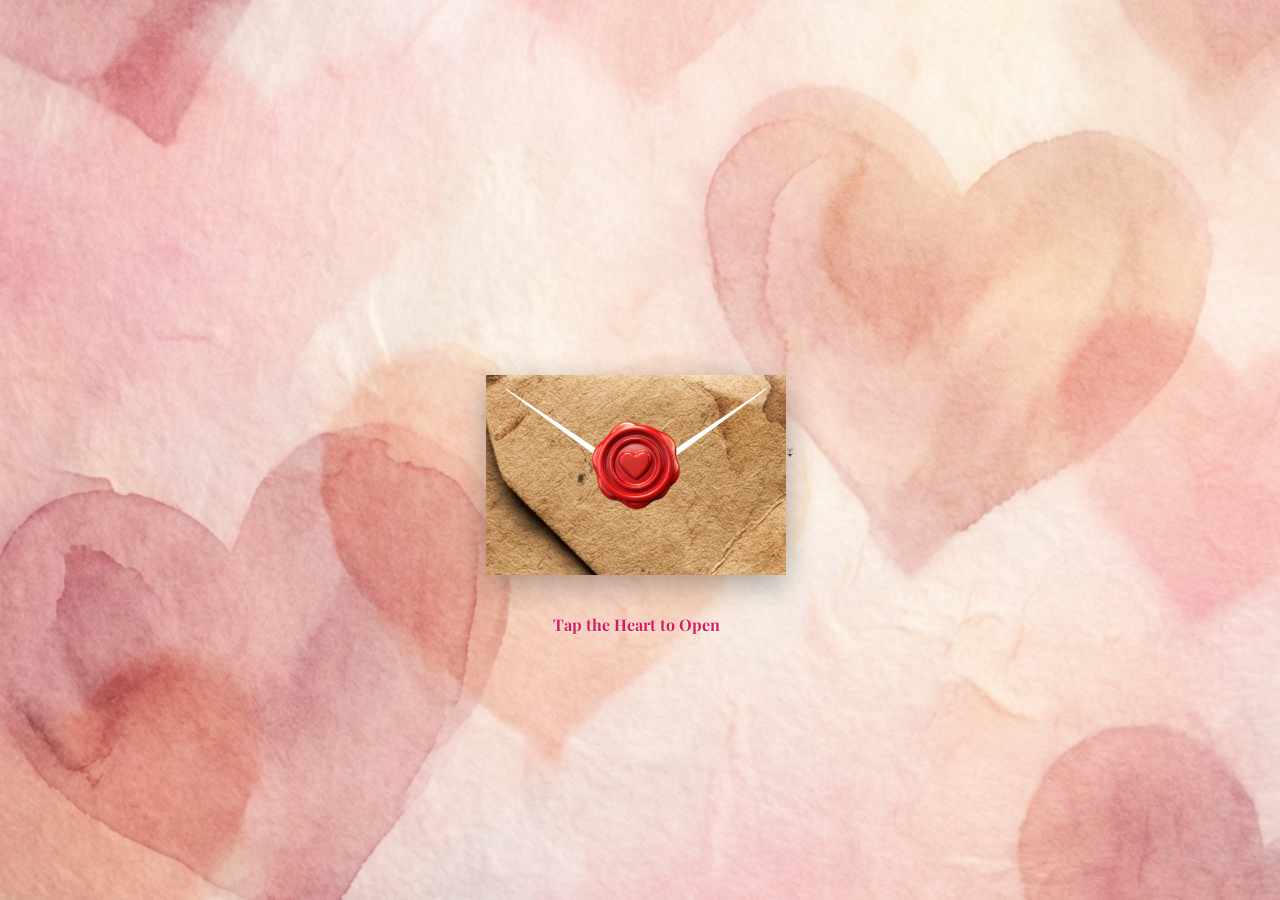
==== commit 4f574545: "Hey 3" ====
--- a/index.html
+++ b/index.html
@@ -15,6 +15,14 @@
             <h3>Alert Title</h3>
             <p>Alert Message</p>
             <button class="custom-alert-btn" onclick="closeAlert()">Okay ❤️</button>
+        </div>
+    </div>
+
+    <!-- NEW PHOTO MODAL -->
+    <div class="photo-modal-overlay">
+        <div class="photo-modal-content">
+            <img src="" alt="Memory">
+            <div class="photo-modal-caption"></div>
         </div>
     </div>
 
@@ -36,7 +44,7 @@
         <div class="heart" style="left: 90%; animation-duration: 13s; animation-delay: 3s;"></div>
     </div>
 
-    <audio id="bg-music" controls loop>
+    <audio id="bg-music" loop>
         <source src="Le John - Naiilang (Official Lyric Video).mp3" type="audio/mp3">
     </audio>
 
@@ -92,73 +100,116 @@
             <div class="notepad">
                 <h2>Our Bucket List</h2>
                 <ul>
-                    <li><input type="checkbox"> Stargazing connection</li>
-                    <li><input type="checkbox"> Travel to Japan</li>
-                    <li><input type="checkbox"> Adopt a cat</li>
+                    <li><input type="checkbox" checked> Stargazing</li>
+                    <li><input type="checkbox" checked> Keep choosing us</li>
+                    <li><input type="checkbox" checked> Adopt a cat</li>
                     <li><input type="checkbox"> Learn to cook together</li>
                     <li><input type="checkbox" checked> Fall in love every day</li>
+                    <li><input type="checkbox"> Grow old together</li>
+                    <li><input type="checkbox"> Get married</li>
+                    <li><input type="checkbox"> Have a baby</li>
+                    <li><input type="checkbox"> Live happily ever after</li>
+                    <li><input type="checkbox"> Travel to Korea</li>
+                    <li><input type="checkbox"> Travel to Japan</li>
+                    <li><input type="checkbox"> Travel to the moon</li>
+                    <li><input type="checkbox"> Travel to the stars</li>
+                    <li><input type="checkbox"> Travel to the universe</li>
+                    <p>more 9,123,085 other...</p>
                 </ul>
             </div>
         </section>
 
-        <!-- SLIDE 4: 8-FACE SPHERE -->
+        <!-- SLIDE 4: SCATTERED HEARTBEAT GALLERY (Draggable) -->
         <section class="slide"
             style="background: radial-gradient(circle, rgba(255,235,238,1) 0%, rgba(248,187,208,1) 100%);">
-            <div style="text-align: center; margin-bottom: 50px; position: absolute; top: 10%;">
+            <div style="text-align: center; margin-bottom: 20px; position: absolute; top: 5%; width: 100%; z-index:10;">
                 <h2 class="script-font" style="font-size: 3rem; color: #fff; text-shadow: 0 2px 4px rgba(0,0,0,0.2);">
                     Our Memories</h2>
-                <p style="color: white; font-style: italic;">(Touch & Drag - Spinnable)</p>
-            </div>
-            <div class="scene">
-                <!-- Wrapper for JS injected faces -->
-                <div class="sphere-wrapper">
-                    <!-- JS will fill this with faces -->
-                </div>
-            </div>
-        </section>
-
-        <!-- SLIDE 5: LOVE COUPONS -->
-        <section class="slide" style="background: #FFF3E0;">
-            <div style="text-align:center; width:90%;">
-                <h2 class="script-font" style="font-size:3rem; color:#E65100; margin-bottom:30px;">Love Coupons</h2>
-                <div class="coupons-container">
-                    <div class="coupon" onclick="customAlert('Redeemed!', 'One Tight Hug! 🤗')">
-                        <div class="coupon-left">
-                            <h3>Free Hug</h3>
-                            <p>Valid anytime.</p>
-                        </div>
-                        <div class="coupon-right">REDEEM</div>
-                    </div>
-                    <div class="coupon" onclick="customAlert('Redeemed!', 'Movie Night! 🎬')">
-                        <div class="coupon-left">
-                            <h3>Movie Night</h3>
-                            <p>Your choice.</p>
-                        </div>
-                        <div class="coupon-right">TICKET</div>
-                    </div>
-                </div>
-            </div>
-        </section>
-
-        <!-- SLIDE 6: QUIZ -->
+                <p style="color: white; font-style: italic;">(Drag the photos around!)</p>
+            </div>
+            <!-- Scattered Container -->
+            <div class="scatter-gallery">
+                <!-- Injected via JS -->
+            </div>
+        </section>
+
+        <!-- SLIDE 5: LOVE COUPONS (EXPANDED) -->
+        <section class="slide" style="background: #FFF3E0; flex-direction:column;">
+            <h2 class="script-font" style="font-size:3rem; color:#E65100; margin-bottom:20px;">Love Coupons</h2>
+            <div class="coupons-container">
+                <div class="coupon" onclick="customAlert('Redeemed!', 'Unlimited Tight Hug! 🤗')">
+                    <div class="coupon-left">
+                        <h3>Free Hug</h3>
+                        <p>Valid anytime.</p>
+                    </div>
+                    <div class="coupon-right">REDEEM</div>
+                </div>
+                <div class="coupon" onclick="customAlert('Redeemed!', 'Movie Night! 🎬')">
+                    <div class="coupon-left">
+                        <h3>Movie Night</h3>
+                        <p>Your choice.</p>
+                    </div>
+                    <div class="coupon-right">TICKET</div>
+                </div>
+                <div class="coupon" onclick="customAlert('Redeemed!', 'You pick the activity, I’m in 🎲')">
+                    <div class="coupon-left">
+                        <h3>Activity</h3>
+                        <p>No question asked.</p>
+                    </div>
+                    <div class="coupon-right">VIP</div>
+                </div>
+                <div class="coupon" onclick="customAlert('Redeemed!', 'Massage! 💆‍♂️')">
+                    <div class="coupon-left">
+                        <h3>Massage</h3>
+                        <p>1 minute. Or less.</p>
+                    </div>
+                    <div class="coupon-right">RELAX</div>
+                </div>
+            </div>
+        </section>
+
+        <!-- SLIDE 6: "OPEN WHEN" ENVELOPES -->
+        <section class="slide" style="background: #F3E5F5; flex-direction: column;">
+            <h2 class="script-font" style="font-size:3rem; color: #7B1FA2; margin-bottom:20px;">Open When...</h2>
+            <div class="open-when-grid">
+                <div class="open-when-card" onclick="openWhen('sad')">
+                    <span>😢</span>
+                    <h4>You're Sad</h4>
+                </div>
+                <div class="open-when-card" onclick="openWhen('happy')">
+                    <span>😊</span>
+                    <h4>You're Happy</h4>
+                </div>
+                <div class="open-when-card" onclick="openWhen('miss')">
+                    <span>💕</span>
+                    <h4>You Miss Me</h4>
+                </div>
+                <div class="open-when-card" onclick="openWhen('mad')">
+                    <span>😠</span>
+                    <h4>You're Mad</h4>
+                </div>
+            </div>
+        </section>
+
+        <!-- SLIDE 7: VINYL PLAYER (REPLACED THIS OR THAT) -->
         <section class="slide" style="background: rgba(255,255,255,0.7);">
-            <div class="quiz-container">
-                <h2>How well do you know us?</h2>
-                <div class="question" id="q1">
-                    <p style="margin:20px 0;">1. Where did we first meet?</p>
-                    <button onclick="checkAnswer(this, false)">The Library</button>
-                    <button onclick="checkAnswer(this, true)">Coffee Shop</button>
-                    <button onclick="checkAnswer(this, false)">A Party</button>
-                </div>
-                <div class="question" id="q2" style="display:none;">
-                    <p style="margin:20px 0;">2. What is my favorite thing about you?</p>
-                    <button onclick="checkAnswer(this, true)">Everything</button>
-                    <button onclick="checkAnswer(this, true)">Your Smile</button>
-                </div>
-            </div>
-        </section>
-
-        <!-- SLIDE 7: BOTTLE -->
+            <div class="vinyl-container">
+                <h2
+                    style="font-family:'Dancing Script'; font-size:2.5rem; color:var(--primary-color); margin-bottom:20px;">
+                    Song</h2>
+                <div class="record-player">
+                    <div class="record"> <!-- Add 'playing' class to spin -->
+                        <div class="record-label"></div>
+                    </div>
+                    <div class="tonearm"></div> <!-- Add 'playing' class to move arm -->
+                </div>
+                <div class="play-controls">
+                    <button id="play-btn" onclick="toggleMusic()">Play Our Song ▶️</button>
+                </div>
+            </div>
+        </section>
+
+        <!-- SLIDE 8: BOTTLE -->
         <section class="slide" style="background: linear-gradient(to bottom, #87CEEB, #E0F7FA);">
             <div class="bottle-section">
                 <h2 class="script-font" style="font-size:3rem; color: #0277BD;">Message in a Bottle</h2>
@@ -167,7 +218,7 @@
             </div>
         </section>
 
-        <!-- SLIDE 8: KEY GAME -->
+        <!-- SLIDE 9: KEY GAME -->
         <section class="slide" style="background: #F8BBD0;">
             <div style="text-align:center;">
                 <h2 class="script-font" style="font-size:3rem; color: #880E4F; margin-bottom:20px;">Unlock My Heart</h2>
@@ -178,7 +229,7 @@
             </div>
         </section>
 
-        <!-- SLIDE 9: AFFIRMATIONS -->
+        <!-- SLIDE 10: AFFIRMATIONS -->
         <section class="slide" style="background: #E1BEE7;">
             <div style="text-align:center;">
                 <h2 class="script-font" style="font-size:3rem; color: #4A148C; margin-bottom:30px;">Daily Reminder</h2>
@@ -189,7 +240,7 @@
             </div>
         </section>
 
-        <!-- SLIDE 10: OUR PROMISES (NEW) -->
+        <!-- SLIDE 11: OUR PROMISES -->
         <section class="slide" style="background: #E0F2F1;">
             <h2 class="script-font" style="font-size:3rem; color: #00695C; position:absolute; top:20px;">Our Promises
             </h2>
@@ -203,7 +254,7 @@
             </div>
         </section>
 
-        <!-- SLIDE 11: REASONS (4 Cards) -->
+        <!-- SLIDE 12: REASONS (4 Cards) -->
         <section class="slide" style="flex-direction: column; background: rgba(255,255,255,0.5);">
             <h2 class="script-font"
                 style="font-size: 3rem; color: var(--primary-color); margin-bottom: 40px; text-align:center;">Reasons I
@@ -236,7 +287,7 @@
             </div>
         </section>
 
-        <!-- SLIDE 12: TRIGGER ONLY -->
+        <!-- SLIDE 13: TRIGGER ONLY -->
         <section class="slide" style="background: transparent;">
             <div id="finale-trigger" style="text-align:center; opacity:0.5;">❤️</div>
         </section>
--- a/style.css
+++ b/style.css
@@ -62,7 +62,7 @@
     justify-content: center;
 }
 
-/* --- CUSTOM ALERT (Keep existing) --- */
+/* --- CUSTOM ALERT --- */
 .custom-alert-overlay {
     position: fixed;
     top: 0;
@@ -119,6 +119,54 @@
 
 .custom-alert-btn:hover {
     background: var(--secondary-color);
+}
+
+/* --- PHOTO MODAL --- */
+.photo-modal-overlay {
+    position: fixed;
+    top: 0;
+    left: 0;
+    width: 100%;
+    height: 100%;
+    background: rgba(0, 0, 0, 0.8);
+    z-index: 10001;
+    display: none;
+    justify-content: center;
+    align-items: center;
+    opacity: 0;
+    transition: opacity 0.3s;
+}
+
+.photo-modal-overlay.active {
+    display: flex;
+    opacity: 1;
+}
+
+.photo-modal-content {
+    background: white;
+    padding: 10px;
+    border-radius: 10px;
+    max-width: 90%;
+    max-height: 80%;
+    display: flex;
+    flex-direction: column;
+    align-items: center;
+    box-shadow: 0 0 20px rgba(0, 0, 0, 0.5);
+}
+
+.photo-modal-content img {
+    max-width: 100%;
+    max-height: 60vh;
+    border-radius: 5px;
+}
+
+.photo-modal-caption {
+    margin-top: 15px;
+    font-family: 'Dancing Script', cursive;
+    font-size: 2rem;
+    color: var(--primary-color);
+    padding: 10px;
+    text-align: center;
 }
 
 /* --- 1. Envelope --- */
@@ -344,49 +392,72 @@
     accent-color: var(--primary-color);
 }
 
-/* --- 4. PHOTO SPHERE --- */
-.scene {
-    width: 300px;
-    height: 300px;
-    perspective: 1000px;
-    touch-action: none;
+.notepad p {
+    font-size: 1rem;
+    color: #888;
+    margin-top: 10px;
+    font-family: 'Indie Flower';
+    font-style: italic;
+}
+
+/* --- 4. FLOATING GALLERY (Draggable) --- */
+.scatter-gallery {
     position: relative;
-}
-
-.sphere-wrapper {
-    width: 100%;
-    height: 100%;
-    position: absolute;
-    top: 0;
-    left: 0;
-    transform-style: preserve-3d;
-    animation: rotateSphere 30s infinite linear;
-}
-
-.sphere-face {
+    width: 100%;
+    height: 100%;
+    overflow: hidden;
+}
+
+.scatter-photo {
     position: absolute;
     width: 150px;
     height: 150px;
-    left: 75px;
-    top: 75px;
-    /* Center in 300x300 scene */
-    background-size: cover;
-    background-position: center;
-    border: 3px solid white;
-    box-shadow: 0 0 10px rgba(0, 0, 0, 0.2);
-    backface-visibility: hidden;
-    /* Or visible? Let's keep distinct */
-    backface-visibility: visible;
-}
-
-/* Animation needs to be applied to wrapper rotation */
-@keyframes rotateSphere {
+    background: white;
+    padding: 5px;
+    box-shadow: 0 5px 15px rgba(0, 0, 0, 0.2);
+    border-radius: 5px;
+    animation: floatAround 12s infinite ease-in-out alternate;
+    cursor: grab;
+    touch-action: none;
+}
+
+.scatter-photo:active {
+    cursor: grabbing;
+    z-index: 1000 !important;
+}
+
+.scatter-photo img {
+    width: 100%;
+    height: 100%;
+    object-fit: cover;
+    border-radius: 2px;
+}
+
+.scatter-photo.dragging {
+    animation-play-state: paused;
+    transition: none;
+    z-index: 1000;
+}
+
+@keyframes floatAround {
     0% {
-        transform: rotateY(0deg) rotateX(0deg);
+        transform: translate(0, 0) rotate(0deg);
+    }
+
+    25% {
+        transform: translate(20px, -30px) rotate(5deg);
+    }
+
+    50% {
+        transform: translate(-20px, 20px) rotate(-5deg);
+    }
+
+    75% {
+        transform: translate(30px, 0) rotate(3deg);
     }
 
     100% {
-        transform: rotateY(360deg) rotateX(360deg);
+        transform: translate(0, -20px) rotate(-3deg);
     }
 }
 
@@ -394,14 +465,18 @@
 .coupons-container {
     display: flex;
     flex-direction: column;
-    gap: 20px;
-    align-items: center;
-    width: 100%;
+    gap: 15px;
+    align-items: center;
+    width: 95%;
+    max-width: 400px;
+    max-height: 50vh;
+    overflow-y: auto;
+    padding: 10px;
 }
 
 .coupon {
-    width: 300px;
-    height: 120px;
+    width: 100%;
+    height: 100px;
     background: white;
     border-radius: 10px;
     display: flex;
@@ -410,15 +485,16 @@
     overflow: hidden;
     cursor: pointer;
     transition: transform 0.3s;
+    flex-shrink: 0;
 }
 
 .coupon:hover {
-    transform: scale(1.05);
+    transform: scale(1.02);
 }
 
 .coupon-left {
     width: 70%;
-    padding: 20px;
+    padding: 15px;
     display: flex;
     flex-direction: column;
     justify-content: center;
@@ -429,7 +505,13 @@
 .coupon-left h3 {
     color: var(--primary-color);
     font-family: 'Dancing Script';
-    font-size: 1.8rem;
+    font-size: 1.4rem;
+    margin-bottom: 5px;
+}
+
+.coupon-left p {
+    font-size: 0.8rem;
+    color: #666;
 }
 
 .coupon-right {
@@ -442,32 +524,113 @@
     font-weight: bold;
     writing-mode: vertical-rl;
     text-orientation: mixed;
-    letter-spacing: 5px;
-}
-
-/* --- 6. Quiz --- */
-.quiz-container {
+    letter-spacing: 3px;
+    font-size: 0.8rem;
+}
+
+/* --- 6. OUR SONG (VINYL PLAYER) (Replacing This or That) --- */
+.vinyl-container {
     background: white;
     padding: 40px;
     border-radius: 20px;
     box-shadow: 0 10px 40px rgba(0, 0, 0, 0.1);
-    text-align: center;
-    max-width: 500px;
+    display: flex;
+    flex-direction: column;
+    align-items: center;
+    max-width: 400px;
     width: 90%;
 }
 
-.quiz-container button {
-    display: block;
-    width: 100%;
-    padding: 15px;
-    margin: 10px 0;
-    border: 2px solid var(--primary-color);
-    background: none;
-    color: var(--primary-color);
-    font-size: 1.1rem;
+.record-player {
+    position: relative;
+    width: 200px;
+    height: 200px;
+    margin-bottom: 20px;
+}
+
+.record {
+    width: 100%;
+    height: 100%;
+    background: #333;
+    border-radius: 50%;
+    display: flex;
+    justify-content: center;
+    align-items: center;
+    position: relative;
+    box-shadow: 0 5px 15px rgba(0, 0, 0, 0.3);
+    border: 5px solid #222;
+    animation: spin 3s linear infinite;
+    animation-play-state: paused;
+}
+
+.record::after {
+    content: '';
+    position: absolute;
+    top: 0;
+    left: 0;
+    right: 0;
+    bottom: 0;
+    border-radius: 50%;
+    background: repeating-radial-gradient(#333, #333 2px, #444 3px, #444 4px);
+    z-index: 1;
+}
+
+.record.playing {
+    animation-play-state: running;
+}
+
+.record-label {
+    width: 80px;
+    height: 80px;
+    background: var(--primary-color);
+    border-radius: 50%;
+    position: absolute;
+    z-index: 5;
+    border: 3px solid white;
+    background-image: url('classic-heart-wax-stamp-free-png.webp');
+    /* Reuse or simple color */
+    background-size: cover;
+}
+
+.tonearm {
+    position: absolute;
+    top: -10px;
+    right: -20px;
+    width: 80px;
+    height: 10px;
+    background: #888;
+    transform-origin: top right;
+    transform: rotate(-30deg);
+    transition: transform 0.5s;
+    z-index: 10;
+    border-radius: 5px;
+}
+
+.tonearm.playing {
+    transform: rotate(15deg);
+}
+
+.play-controls button {
+    background: var(--primary-color);
+    color: white;
+    border: none;
+    padding: 10px 30px;
     border-radius: 30px;
+    font-size: 1.2rem;
     cursor: pointer;
-    transition: all 0.3s;
+    box-shadow: 0 4px 10px rgba(0, 0, 0, 0.2);
+    transition: all 0.2s;
+}
+
+.play-controls button:hover {
+    transform: scale(1.05);
+    background: var(--secondary-color);
+}
+
+@keyframes spin {
+    100% {
+        transform: rotate(360deg);
+    }
 }
 
 /* --- 7. Bottle --- */
@@ -571,9 +734,9 @@
     transform: scale(0.95);
 }
 
-/* --- 10. OUR PROMISES (Replaced Journey) --- */
+/* --- 10. OUR PROMISES --- */
 .promises-section {
-    width: 85%;
+    width: 90%;
     max-width: 600px;
 }
 
@@ -584,32 +747,27 @@
 
 .promises-list li {
     background: white;
-    margin: 15px 0;
-    padding: 20px;
+    margin: 10px 0;
+    padding: 15px;
     border-radius: 10px;
     box-shadow: 0 5px 15px rgba(0, 0, 0, 0.1);
     font-family: 'Dancing Script', cursive;
-    font-size: 1.5rem;
+    font-size: 1.2rem;
     color: var(--primary-color);
     transition: transform 0.3s;
-}
-
-.promises-list li:hover {
-    transform: scale(1.02);
 }
 
 /* --- 11. Reasons (4 Cards) --- */
 .reasons-grid {
     display: grid;
     grid-template-columns: repeat(2, 1fr);
-    /* Force 2 cols to show 4 total nicely */
-    gap: 15px;
-    width: 90%;
-    max-width: 800px;
+    gap: 10px;
+    width: 95%;
+    max-width: 600px;
 }
 
 .card {
-    height: 200px;
+    height: 180px;
     perspective: 1000px;
 }
 
@@ -654,6 +812,50 @@
     transform: rotateY(180deg);
     font-size: 0.9rem;
 }
+
+/* --- 12. "OPEN WHEN" Section --- */
+.open-when-grid {
+    display: grid;
+    grid-template-columns: repeat(2, 1fr);
+    gap: 15px;
+    width: 90%;
+    max-width: 600px;
+    max-height: 50vh;
+    overflow-y: auto;
+    padding: 5px;
+}
+
+.open-when-card {
+    background: white;
+    border: 2px dashed var(--primary-color);
+    border-radius: 10px;
+    height: 120px;
+    display: flex;
+    flex-direction: column;
+    justify-content: center;
+    align-items: center;
+    text-align: center;
+    cursor: pointer;
+    transition: all 0.3s;
+    position: relative;
+}
+
+.open-when-card:hover {
+    background: #fff0f5;
+    transform: scale(1.03);
+}
+
+.open-when-card h4 {
+    font-family: 'Indie Flower';
+    color: var(--secondary-color);
+    font-size: 1.1rem;
+}
+
+.open-when-card span {
+    font-size: 2rem;
+    margin-bottom: 5px;
+}
+
 
 /* --- FINALE --- */
 .finale-overlay {
@@ -732,64 +934,99 @@
     transform: scale(1.05);
 }
 
-/* Mobile */
+/* --- Mobile Responsiveness (Extreme Polish) --- */
 @media (max-width: 768px) {
-    .envelope-wrapper {
-        width: 260px;
+    .container {
+        scroll-snap-type: y mandatory;
+    }
+
+    .slide {
+        padding-top: 20px;
+        padding-bottom: 20px;
+    }
+
+    .scene {
+        width: 200px;
+        height: 200px;
+    }
+
+    .script-font {
+        font-size: 2.2rem !important;
+    }
+
+    .promises-list li {
+        font-size: 1rem;
+        padding: 10px;
+        margin: 8px 0;
+    }
+
+    .coupon {
+        height: 80px;
+    }
+
+    .coupon-left h3 {
+        font-size: 1.2rem;
+    }
+
+    .coupon-left p {
+        font-size: 0.8rem;
+    }
+
+    .coupon-right {
+        font-size: 0.7rem;
+    }
+
+    /* Vinyl */
+    .vinyl-container {
+        padding: 25px;
+    }
+
+    .record-player {
+        width: 160px;
         height: 160px;
     }
 
-    .letter-preview {
+    .record-label {
+        width: 60px;
+        height: 60px;
+    }
+
+    .card {
         height: 140px;
     }
 
-    .letter-content {
-        width: 95%;
-        padding: 20px;
-        font-size: 0.9rem;
-    }
-
-    .paper-note {
-        width: 90%;
-        padding: 20px;
-        margin: 0;
-    }
-
-    .scene {
-        width: 250px;
-        height: 250px;
-    }
-
-    .sphere-face {
+    .card-front {
+        font-size: 1.2rem;
+    }
+
+    .card-back {
+        font-size: 0.8rem;
+        padding: 5px;
+    }
+
+    .open-when-card {
+        height: 100px;
+    }
+
+    .open-when-card h4 {
+        font-size: 1rem;
+    }
+
+    /* Scatter adjust */
+    .scatter-photo {
         width: 100px;
         height: 100px;
-        left: 75px;
-        top: 75px;
-    }
-
-    /* Mobile sizing */
-    .reasons-grid {
-        grid-template-columns: 1fr 1fr;
-    }
-
-    .finale-text {
-        font-size: 2.5rem;
-    }
-
-    .big-heart {
-        font-size: 100px;
     }
 }
 
 #bg-music {
-    position: fixed;
-    bottom: 10px;
-    right: 10px;
-    opacity: 0.5;
-    z-index: 1000;
-    width: 150px;
-}
-
+    position: absolute;
+    bottom: 0;
+    width: 0;
+    opacity: 0;
+}
+
+/* Hidden, controlled by Vinyl */
 .floating-hearts .heart {
     position: fixed;
     z-index: 0;
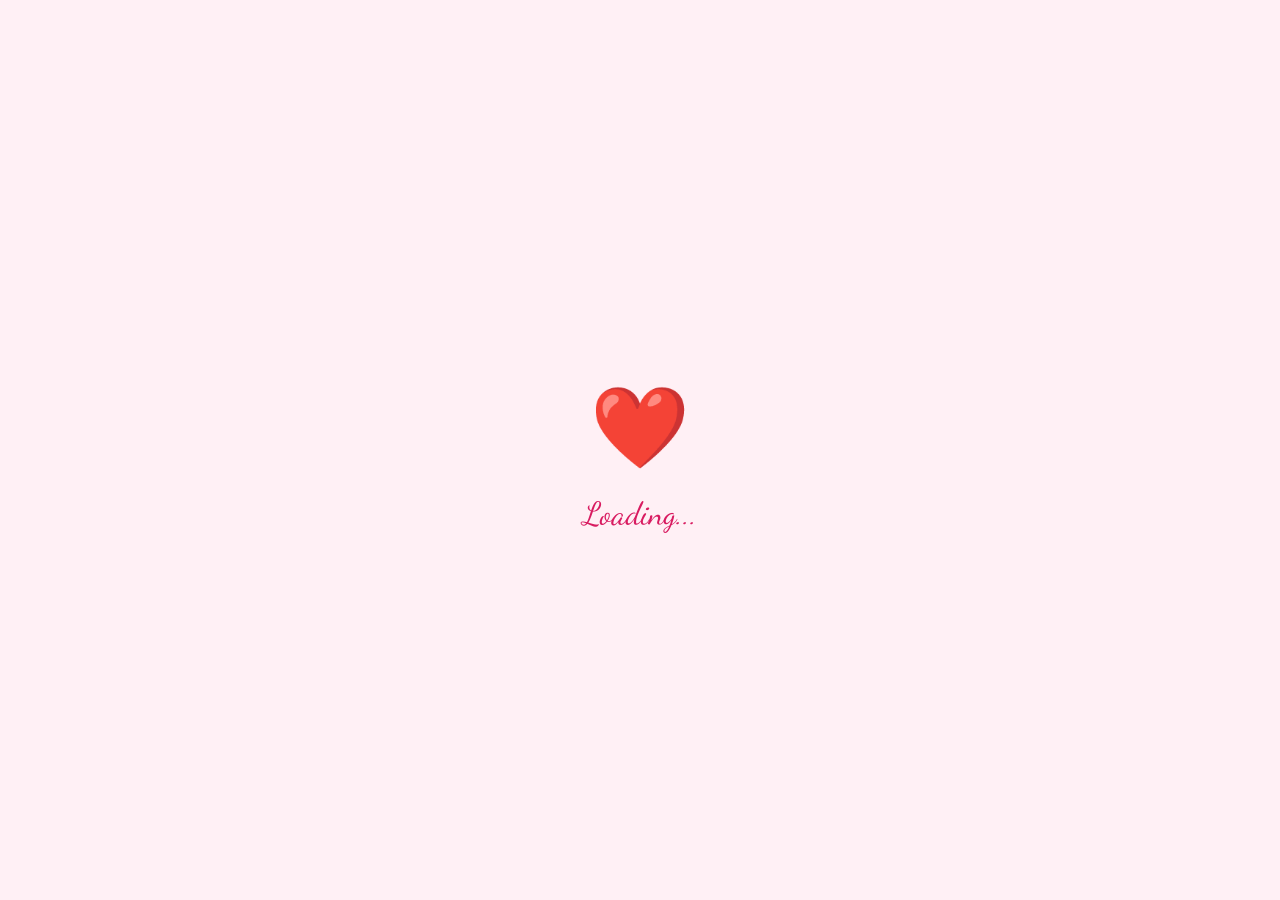
==== commit ad7b3a34: "Hey 4" ====
--- a/index.html
+++ b/index.html
@@ -10,6 +10,12 @@
 
 <body>
 
+    <!-- LOADER -->
+    <div id="loader">
+        <div class="loader-heart">❤️</div>
+        <div class="loader-text">Loading...</div>
+    </div>
+
     <div class="custom-alert-overlay">
         <div class="custom-alert-box">
             <h3>Alert Title</h3>
@@ -28,7 +34,7 @@
 
     <div class="finale-overlay">
         <div class="big-heart">❤️</div>
-        <div class="finale-text">I Love You <br> Forever & Always</div>
+        <div class="finale-text">I Love You <br> to the moon and back always!</div>
         <a href="#" class="made-by-btn">Made with love by Jeko</a>
     </div>
 
@@ -62,7 +68,7 @@
                 <div class="env-instruction">Tap the Heart to Open</div>
             </div>
             <div class="letter-content">
-                <h1 class="fade-in-text script-font" style="font-size:3rem; color:var(--primary-color);">My Dearest...
+                <h1 class="fade-in-text script-font" style="font-size:3rem; color:var(--primary-color);">My Lovee...
                 </h1>
                 <div class="fade-in-text">
                     <p>I wanted to create something special, just for you.</p>
@@ -182,7 +188,7 @@
                 </div>
                 <div class="open-when-card" onclick="openWhen('miss')">
                     <span>💕</span>
-                    <h4>You Miss Me</h4>
+                    <h4>You Need Me</h4>
                 </div>
                 <div class="open-when-card" onclick="openWhen('mad')">
                     <span>😠</span>
@@ -191,7 +197,7 @@
             </div>
         </section>
 
-        <!-- SLIDE 7: VINYL PLAYER (REPLACED THIS OR THAT) -->
+        <!-- SLIDE 7: VINYL PLAYER -->
         <section class="slide" style="background: rgba(255,255,255,0.7);">
             <div class="vinyl-container">
                 <h2
--- a/style.css
+++ b/style.css
@@ -27,6 +27,46 @@
     background-attachment: fixed;
     overflow: hidden;
     color: var(--text-color);
+}
+
+/* --- LOADER --- */
+#loader {
+    position: fixed;
+    top: 0;
+    left: 0;
+    width: 100%;
+    height: 100%;
+    background: #fff0f5;
+    z-index: 99999;
+    display: flex;
+    flex-direction: column;
+    justify-content: center;
+    align-items: center;
+    transition: opacity 0.5s ease, visibility 0.5s;
+}
+
+.loader-heart {
+    font-size: 80px;
+    animation: loaderPulse 1s infinite alternate;
+}
+
+.loader-text {
+    margin-top: 20px;
+    font-family: 'Dancing Script';
+    font-size: 2rem;
+    color: var(--primary-color);
+}
+
+@keyframes loaderPulse {
+    0% {
+        transform: scale(1);
+        opacity: 0.8;
+    }
+
+    100% {
+        transform: scale(1.2);
+        opacity: 1;
+    }
 }
 
 .container {
@@ -128,7 +168,7 @@
     left: 0;
     width: 100%;
     height: 100%;
-    background: rgba(0, 0, 0, 0.8);
+    background: rgba(0, 0, 0, 0.9);
     z-index: 10001;
     display: none;
     justify-content: center;
@@ -152,6 +192,7 @@
     flex-direction: column;
     align-items: center;
     box-shadow: 0 0 20px rgba(0, 0, 0, 0.5);
+    position: relative;
 }
 
 .photo-modal-content img {
@@ -355,7 +396,7 @@
     color: #555;
 }
 
-/* --- 3. Notepad --- */
+/* --- 3. Notepad (Updated fonts) --- */
 .notepad {
     width: 80%;
     max-width: 500px;
@@ -431,6 +472,8 @@
     height: 100%;
     object-fit: cover;
     border-radius: 2px;
+    pointer-events: none;
+    /* Help drag stability */
 }
 
 .scatter-photo.dragging {
@@ -528,7 +571,7 @@
     font-size: 0.8rem;
 }
 
-/* --- 6. OUR SONG (VINYL PLAYER) (Replacing This or That) --- */
+/* --- 6. OUR SONG (VINYL PLAYER) --- */
 .vinyl-container {
     background: white;
     padding: 40px;
@@ -588,7 +631,6 @@
     z-index: 5;
     border: 3px solid white;
     background-image: url('classic-heart-wax-stamp-free-png.webp');
-    /* Reuse or simple color */
     background-size: cover;
 }
 
